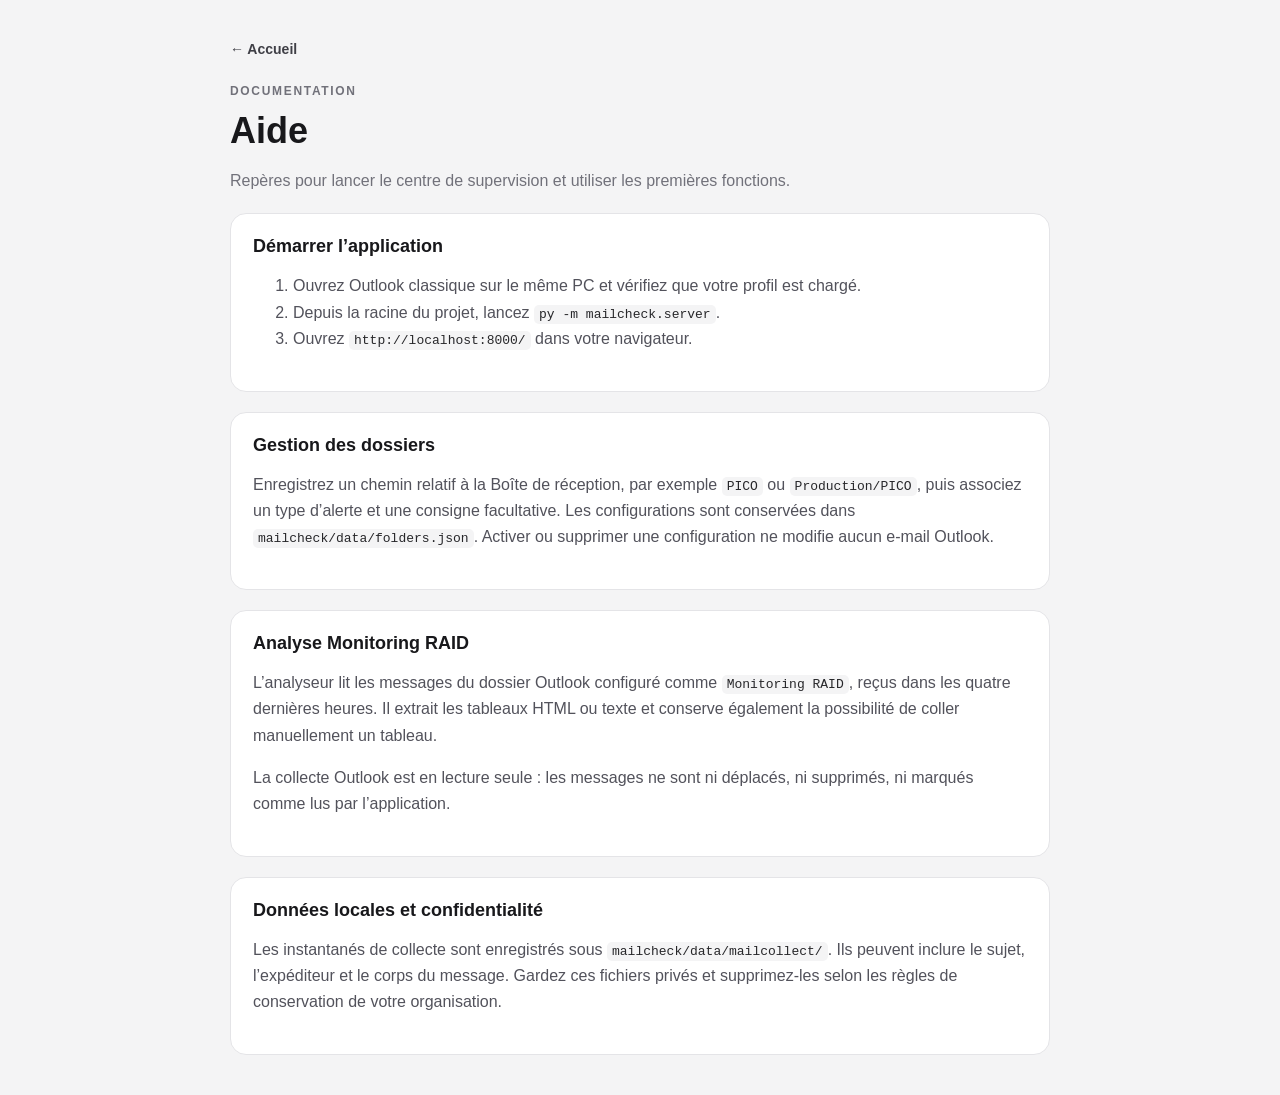
==== mailcheck/help.html @ e74426c1 "Add local IT supervision hub Co-authored-by: Copilot <223556219+Copilot@users.noreply.github.com>" ====
<!DOCTYPE html>
<html lang="fr">
<head>
  <meta charset="UTF-8">
  <meta name="viewport" content="width=device-width, initial-scale=1.0">
  <title>Aide — Supervision IT</title>
  <style>
    :root { color-scheme: light; font-family: "Segoe UI", Arial, sans-serif; color: #18181b; background: #f4f4f5; }
    * { box-sizing: border-box; }
    body { margin: 0; min-height: 100vh; padding: 40px 20px; }
    main { width: min(100%, 820px); margin: 0 auto; }
    nav { margin-bottom: 24px; }
    a { color: #3f3f46; font-size: 14px; font-weight: 600; text-decoration: none; }
    a:hover { text-decoration: underline; }
    .eyebrow { margin: 0 0 8px; color: #71717a; font-size: 12px; font-weight: 700; letter-spacing: .14em; text-transform: uppercase; }
    h1 { margin: 0; font-size: clamp(26px, 5vw, 36px); }
    header > p:last-child { color: #71717a; line-height: 1.6; }
    section { margin-top: 20px; padding: 22px; border: 1px solid #e4e4e7; border-radius: 16px; background: #fff; }
    h2 { margin-top: 0; font-size: 18px; }
    li, p { color: #52525b; line-height: 1.65; }
    code { padding: 2px 5px; border-radius: 5px; background: #f4f4f5; color: #27272a; }
    @media (max-width: 560px) { body { padding: 28px 16px; } }
  </style>
</head>
<body>
  <main>
    <nav><a href="/">← Accueil</a></nav>
    <header>
      <p class="eyebrow">Documentation</p>
      <h1>Aide</h1>
      <p>Repères pour lancer le centre de supervision et utiliser les premières fonctions.</p>
    </header>

    <section>
      <h2>Démarrer l’application</h2>
      <ol>
        <li>Ouvrez Outlook classique sur le même PC et vérifiez que votre profil est chargé.</li>
        <li>Depuis la racine du projet, lancez <code>py -m mailcheck.server</code>.</li>
        <li>Ouvrez <code>http://localhost:8000/</code> dans votre navigateur.</li>
      </ol>
    </section>

    <section>
      <h2>Gestion des dossiers</h2>
      <p>Enregistrez un chemin relatif à la Boîte de réception, par exemple <code>PICO</code> ou <code>Production/PICO</code>, puis associez un type d’alerte et une consigne facultative. Les configurations sont conservées dans <code>mailcheck/data/folders.json</code>. Activer ou supprimer une configuration ne modifie aucun e-mail Outlook.</p>
    </section>

    <section>
      <h2>Analyse Monitoring RAID</h2>
      <p>L’analyseur lit les messages du dossier Outlook configuré comme <code>Monitoring RAID</code>, reçus dans les quatre dernières heures. Il extrait les tableaux HTML ou texte et conserve également la possibilité de coller manuellement un tableau.</p>
      <p>La collecte Outlook est en lecture seule : les messages ne sont ni déplacés, ni supprimés, ni marqués comme lus par l’application.</p>
    </section>

    <section>
      <h2>Données locales et confidentialité</h2>
      <p>Les instantanés de collecte sont enregistrés sous <code>mailcheck/data/mailcollect/</code>. Ils peuvent inclure le sujet, l’expéditeur et le corps du message. Gardez ces fichiers privés et supprimez-les selon les règles de conservation de votre organisation.</p>
    </section>
  </main>
</body>
</html>
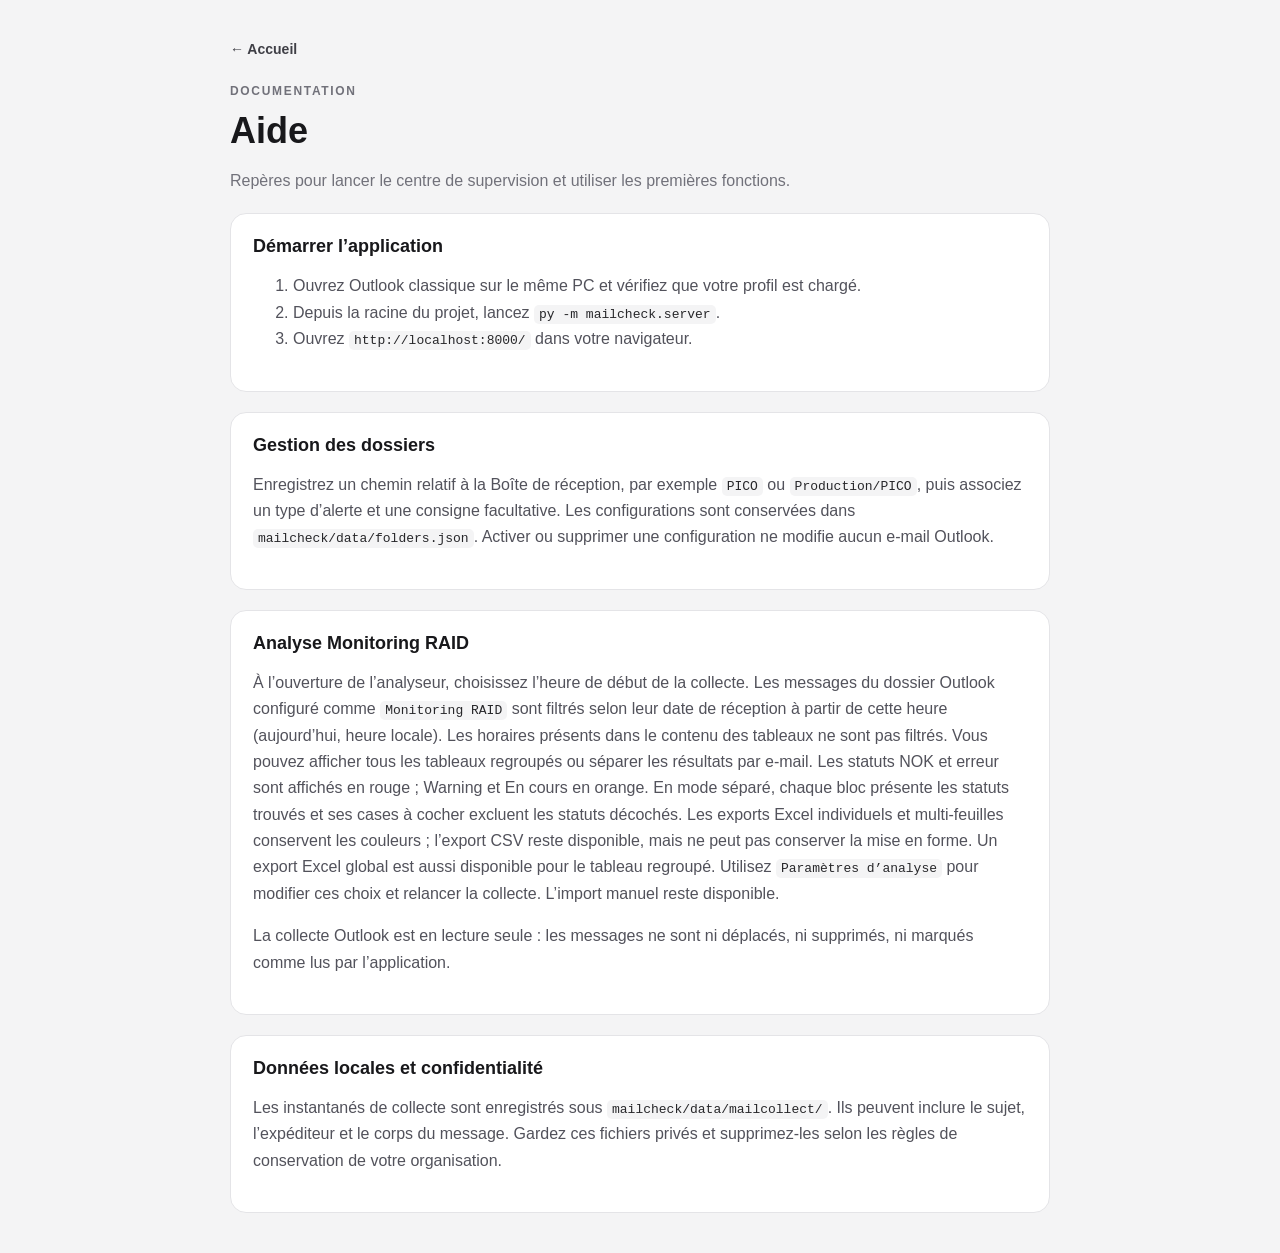
==== commit 3a51684c: "hh" ====
--- a/mailcheck/help.html
+++ b/mailcheck/help.html
@@ -47,7 +47,7 @@
 
     <section>
       <h2>Analyse Monitoring RAID</h2>
-      <p>L’analyseur lit les messages du dossier Outlook configuré comme <code>Monitoring RAID</code>, reçus dans les quatre dernières heures. Il extrait les tableaux HTML ou texte et conserve également la possibilité de coller manuellement un tableau.</p>
+      <p>À l’ouverture de l’analyseur, choisissez l’heure de début de la collecte. Les messages du dossier Outlook configuré comme <code>Monitoring RAID</code> sont filtrés selon leur date de réception à partir de cette heure (aujourd’hui, heure locale). Les horaires présents dans le contenu des tableaux ne sont pas filtrés. Vous pouvez afficher tous les tableaux regroupés ou séparer les résultats par e-mail. Les statuts NOK et erreur sont affichés en rouge ; Warning et En cours en orange. En mode séparé, chaque bloc présente les statuts trouvés et ses cases à cocher excluent les statuts décochés. Les exports Excel individuels et multi-feuilles conservent les couleurs ; l’export CSV reste disponible, mais ne peut pas conserver la mise en forme. Un export Excel global est aussi disponible pour le tableau regroupé. Utilisez <code>Paramètres d’analyse</code> pour modifier ces choix et relancer la collecte. L’import manuel reste disponible.</p>
       <p>La collecte Outlook est en lecture seule : les messages ne sont ni déplacés, ni supprimés, ni marqués comme lus par l’application.</p>
     </section>
 
